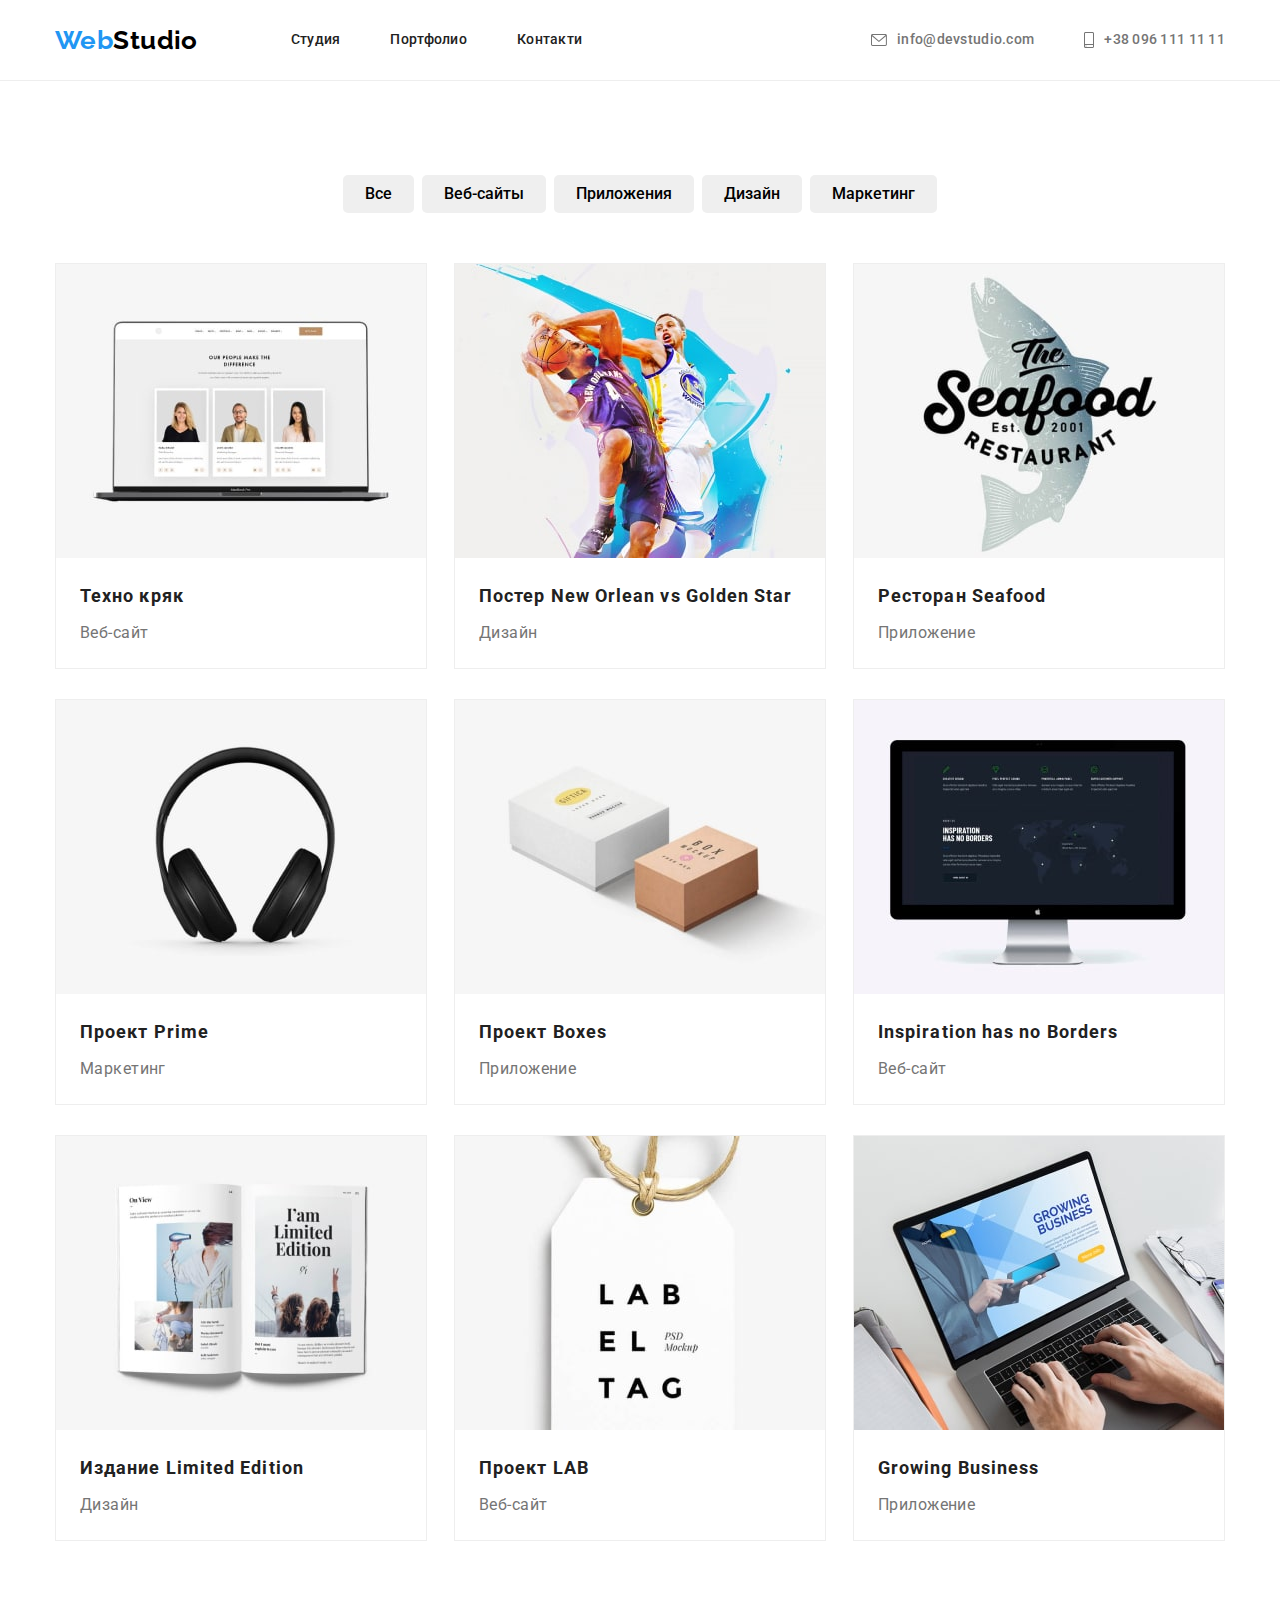
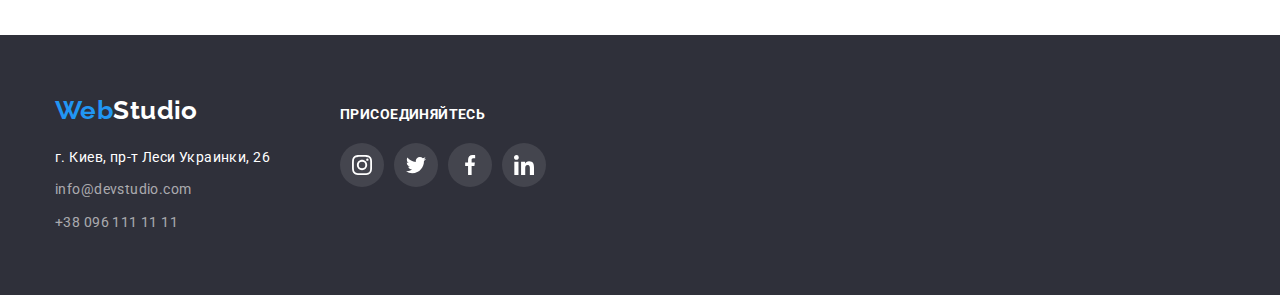
==== portfolio.html @ 3a74afc6 "start" ====
<!DOCTYPE html>
<html lang="ru">
<head>
    <link rel="stylesheet" href="https://cdnjs.cloudflare.com/ajax/libs/modern-normalize/1.1.0/modern-normalize.css"
        integrity="sha512-Y0MM+V6ymRKN2zStTqzQ227DWhhp4Mzdo6gnlRnuaNCbc+YN/ZH0sBCLTM4M0oSy9c9VKiCvd4Jk44aCLrNS5Q=="
        crossorigin="anonymous" referrerpolicy="no-referrer" />
    <link rel="stylesheet" href="https://cdnjs.cloudflare.com/ajax/libs/modern-normalize/1.1.0/modern-normalize.min.css"
        integrity="sha512-wpPYUAdjBVSE4KJnH1VR1HeZfpl1ub8YT/NKx4PuQ5NmX2tKuGu6U/JRp5y+Y8XG2tV+wKQpNHVUX03MfMFn9Q=="
        crossorigin="anonymous" referrerpolicy="no-referrer" />
    <meta charset="UTF-8">
    <meta http-equiv="X-UA-Compatible" content="IE=edge">
    <meta name="viewport" content="width=Р, initial-scale=1.0">
    <title>Document</title>
    <link rel="preconnect" href="https://fonts.googleapis.com">
    <link rel="preconnect" href="https://fonts.gstatic.com" crossorigin>
    <link href="https://fonts.googleapis.com/css2?family=Raleway:wght@700&family=Roboto:wght@400;500;700;900&display=swap"
        rel="stylesheet">
    <link rel="stylesheet" href="./css/styles.css">
</head>
<body>
    <header class="heder heder-portolio">
        <div class="heder-blok container">
            <nav class="nav">
                <a href="./index.html" class="logo">Web<span class="logo-black">Studio</span></a>
                <ul class="site-nav">
                    <li><a href="./index.html" class="heder-link">Студия</a></li>
                    <li><a href="./portfolio.html" class="heder-link">Портфолио</a></li>
                    <li><a href="" class="heder-link">Контакти</a></li>
                </ul>
            </nav>
            <ul class="link-nav">
                <li class="iten-nav-contact">
                    <a href="mailto:info@devstudio.com" class="contact-nav">
                        <svg width="16" height="12">
                            <use href="./images/sprite.svg#icon-envelope"></use>
                        </svg>info@devstudio.com</a>
                </li>
                <li class="iten-nav-contact">
                    <a href="tel:+380961111111" class="contact-nav">
                        <svg width="10" height="16">
                            <use href="./images/sprite.svg#icon-smartphone"></use>
                        </svg>+38 096 111 11 11</a>
                </li>
            </ul>
        </div>
    </header>
    <main>
        <section class="filter section">
            <div class="container">
               <h1 hidden>Наші роботи</h1>
               <ul class="filter-list">
                <li class="filter-iten"><button type="button" class="filter-button">Все</button></li>
                <li class="filter-iten"><button type="button" class="filter-button">Веб-сайты</button></li>
                <li class="filter-iten"><button type="button" class="filter-button">Приложения</button></li>
                <li class="filter-iten"><button type="button" class="filter-button">Дизайн</button></li>
                <li class="filter-iten"><button type="button" class="filter-button">Маркетинг</button></li>
               </ul>
              <!--список робіт-->
               <ul class="works">
               <li class="works-iten">
                   <a href="" class="works-link">
                     <img src="./images/web.jpg" alt="изображение сайта" width="370" height="294">
                     <h2 class="works-title">Техно кряк</h2>
                     <p class="works-text">Веб-сайт</p>
                    </a>
              </li>
            <li class="works-iten">
                <a href="" class="works-link">
                    <img src="./images/dyzajn.jpg" alt="баскетболисты в игре" width="370" height="294">
                    <h2 class="works-title">Постер New Orlean vs Golden Star</h2>
                    <p class="works-text">Дизайн</p>
                </a>
            </li>
            <li class="works-iten">
                <a href="" class="works-link">
                    <img src="./images/prilogenie.jpg" alt="логотип риба" width="370" height="294">
                    <h2 class="works-title">Ресторан Seafood</h2>
                    <p class="works-text">Приложение</p>
                </a>
            </li>
            <li class="works-iten">
                <a href="" class="works-link">
                    <img src="./images/marketing.jpg" alt="изображение наушников" width="370" height="294">
                    <h2 class="works-title">Проект Prime</h2>
                    <p class="works-text">Маркетинг</p>
                </a>
            </li>
            <li class="works-iten">
                <a href="" class="works-link">
                    <img src="./images/prilogenie2.jpg" alt="бумажные коробки" width="370" height="294">
                    <h2 class="works-title">Проект Boxes</h2>
                    <p class="works-text">Приложение</p>
                </a>
            </li>
            <li class="works-iten">
                <a href="" class="works-link">
                    <img src="./images/web2.jpg" alt="изображение монитора" width="370" height="294">
                    <h2 class="works-title">Inspiration has no Borders</h2>
                    <p class="works-text">Веб-сайт</p>
                </a>
            </li>
            <li class="works-iten">
                <a href="" class="works-link">
                    <img src="./images/dyzajn2.jpg" alt="изображение книги" width="370" height="294">
                    <h2 class="works-title">Издание Limited Edition</h2>
                    <p class="works-text">Дизайн</p>
                </a>
            </li>
            <li class="works-iten">
                <a href="" class="works-link">
                    <img src="./images/marketing2.jpg" alt="изображение бирки" width="370" height="294">
                    <h2 class="works-title">Проект LAB</h2>
                    <p class="works-text">Веб-сайт</p>
                </a>
            </li>
            <li class="works-iten">
                <a href="" class="works-link">
                    <img src="./images/prilogenie3.jpg" alt="изображение работи за ноутбуком" width="370" height="294">
                    <h2 class="works-title">Growing Business</h2>
                    <p class="works-text">Приложение</p>
                </a>
            </li>
               
              </ul>
            </div>
        </section>
    </main>

<footer class="footer">
    <address class="address container">
        <div class="address-div">
            <a href="./index.html" class="logo-footer">Web<span class="logo-white">Studio</span> </a>
            <ul class="address-list">
                <li class="address-iten">
                    <a href="https://goo.gl/maps/LvMUQMzCN4ZPqbAE7" target="_blank" rel="noopener noreferrer"
                        class="address-real">г. Киев, пр-т Леси Украинки,
                        26</a>
                </li>
            
                <li class="address-iten">
                    <a href="mailto:info@devstudio.com" class="footer-link">info@devstudio.com</a>
                </li>
                <li class="address-iten">
                    <a href="tel:+380961111111" class="footer-link">+38 096 111 11 11</a>
                </li>
            </ul>
        </div>
        
        <div>
            <span class="title-futer-soc">присоединяйтесь</span>
            <div class="futer-soc-div">
                <a href="" class="futer-soc-link"><svg class="futer-soc-svg" width="20" height="20">
                        <use href="./images/sprite.svg#icon-instagram"></use>
                    </svg>
                </a>
                <a href="" class="futer-soc-link"><svg class="futer-soc-svg" width="20" height="20">
                        <use href="./images/sprite.svg#icon-twitter"></use>
                    </svg>
                </a>
                <a href="" class="futer-soc-link"><svg class="futer-soc-svg" width="20" height="20">
                        <use href="./images/sprite.svg#icon-facebook"></use>
                    </svg>
                </a>
                <a href="" class="futer-soc-link"><svg class="futer-soc-svg" width="20" height="20">
                        <use href="./images/sprite.svg#icon-linkedin"></use>
                    </svg>
                </a>
            </div>
        </div>
    </address>
</footer>
    
</body>
</html>
---- css/styles.css ----
:root {
  --color-text: #757575;
  --color-title-text: #212121;
  --color-footer-hero: #2f303a;
  --color-main-background: #ffffff;
  --color-secondary-background: #f5f4fa;
  --color-link-hover: #2196f3;
  --color-logo-footer: #ffffff;
  --color-logo-header: #000000;
  --color-real-address: #ffffff;
  --color-link-address: rgba(255, 255, 255, 0.6);
  --color-title-hero: #ffffff;
  --color-border: #eeeeee;
  --fill-icon: #afb1b8;
}
/* колір героя і підвалу #2F303A; */
/* сірий  параграф  #757575; */
/* синій лого і навігація  #2196F3; */
/* телефон і мило в футорі  rgba(255, 255, 255, 0.6); */
/* фон хедера і основний фон background: #FFFFFF; */
/* другорядний фон карточок background: #F5F4FA; */
/* колір заголовків тексу #212121 */
/* ----------------------------------- */
button {
  cursor: pointer;
}
/* ul {
  list-style: none;
}
a {
  text-decoration: none;
} */
/* ------------------------------------ */
/* Глобальний border-box */
html {
  box-sizing: border-box;
}

*,
*::before,
*::after {
  box-sizing: border-box;
}
/* ----------------------------------- */

.logo,
.heder-link,
.site-nav,
.link-nav,
.contact-nav,
.benefits-list,
.work-list,
.team-list,
.logo-footer,
.address-list,
.footer-link,
.address-real,
.filter-list,
.works,
.works-link {
  text-decoration: none;
  list-style: none;
}
/* ----------------------------------------*/
/* outline: 2px solid tomano; */
body {
  font-family: Roboto, sans-serif;
  background: var(--color-main-background);
  color: var(--color-title-text);
  letter-spacing: 0.03em;
  font-size: 14px;
}

.list {
  list-style: none;
}
.link {
  text-decoration: none;
}
/* Логотип */
.logo {
  font-family: Raleway;
  font-weight: 700;
  font-size: 26px;
  line-height: 1.19;
  color: var(--color-link-hover);
}
.logo-black {
  color: var(--color-logo-header);
}
/* Навігація */

.heder-portolio {
  border-bottom-width: 1px;
  border-bottom-style: solid;
  border-bottom-color: var(--color-border);
}

.nav {
  display: flex;
  align-items: center;
}

.heder-blok {
  display: flex;
  align-items: center;
}

.link-nav {
  display: flex;
  margin-left: auto;

  margin-top: 0px;
  margin-bottom: 0px;
}

.site-nav {
  display: flex;
  margin-left: 93px;

  margin-top: 0px;
  margin-bottom: 0px;
  padding: 0px;
}
.heder-link {
  display: block;
  padding-top: 32px;
  padding-bottom: 32px;

  font-weight: 500;
  line-height: 1.14;
  letter-spacing: 0.02em;
  color: var(--color-title-text);
}
.site-nav li:not(:last-child) {
  margin-right: 50px;
}
.heder-link:hover,
.heder-link:focus {
  color: var(--color-link-hover);
}

/* Мило і тел. в шапці */
.link-nav li:not(:last-child) {
  margin-right: 50px;
}
.link-nav {
  /* padding: 0px; */
}
.contact-nav {
  font-weight: 500;
  line-height: 1.14;
  letter-spacing: 0.02em;
  color: var(--color-text);
  fill: var(--color-text);
}
.contact-nav svg {
  margin-right: 10px;
}
.contact-nav:hover,
.contact-nav:focus {
  color: var(--color-link-hover);
  fill: var(--color-link-hover);
}
.iten-nav-contact a {
  display: flex;
  align-items: center;
}

/* Герой */
.section-hero {
  padding: 200px 0px;
  background-color: var(--color-footer-hero);
  background-image: linear-gradient(to right, rgba(47, 48, 58, 0.4), rgba(47, 48, 58, 0.4)),
    url('../images/hero.jpg');
  background-repeat: no-repeat;
  background-size: cover;
  background-position: center;
  max-width: 1600px;
  min-height: 600px;
  margin-left: auto;
  margin-right: auto;
}
.hero-title {
  width: 696px;
  margin: 0px auto 30px;

  font-weight: 900;
  font-size: 44px;
  line-height: 1.36;
  letter-spacing: 0.06em;
  text-transform: uppercase;
  color: var(--color-logo-footer);
  text-shadow: 0px 4px 4px rgba(0, 0, 0, 0.25);
}
.hero-button {
  border: 0;
  border-radius: 5px;
  padding: 6px 22px;

  font-weight: 700;
  font-size: 16px;
  line-height: 1.87;
  background: var(--color-link-hover);
  color: var(--color-main-background);
}
.section-hero {
  text-align: center;
}
/* Переваги */

.benefits-list {
  display: flex;
  margin: 0px;
  padding: 0px;
}

.benefits-iten {
  width: calc((100% - 90px) / 4);
}
.benefits-iten::before {
  display: block;
  content: '';
  height: 120px;
  margin-bottom: 30px;
  background: var(--color-secondary-background);
  border-radius: 4px;
  background-repeat: no-repeat;
  background-position: center;
}
.antena::before {
  background-image: url('../images/antenna.svg');
}
.clock::before {
  background-image: url('../images/clock.svg');
}
.diagram::before {
  background-image: url('../images/diagram.svg');
}
.astronaut::before {
  background-image: url('../images/astronaut.svg');
}
.benefits-name {
  margin-top: 0px;
  margin-bottom: 10px;

  text-transform: uppercase;
  font-weight: 700;
  line-height: 1.14;
}
.benefits-text {
  margin-top: 0px;
  margin-bottom: 0px;

  font-weight: 400;
  line-height: 1.71;
  color: var(--color-text);
}
/* Чим ми займаэмося */
.work {
  padding-top: 0px;
  padding-bottom: 94px;
}

.work h2 {
  margin-top: 0px;
  margin-bottom: 50px;

  font-weight: 700;
  font-size: 36px;
  line-height: 1.17;
  text-align: center;
}
.benefits-list {
  justify-content: space-between;
}
.work-list {
  justify-content: space-between;
  display: flex;
  margin: 0px;
  padding: 0px;
}
.work-iten img {
  display: block;
}
/* Наша команда */
.team {
  background: var(--color-secondary-background);
}
.team-list {
  margin: 0px;
  padding: 0px;
  display: flex;
  justify-content: space-between;
}
.team-iten img {
  display: block;
}
.team h2 {
  margin-top: 0px;
  margin-bottom: 50px;

  font-weight: 700;
  font-size: 36px;
  line-height: 1.17;
  text-align: center;
}
.team-name {
  margin-top: 30px;
  margin-bottom: 10px;

  font-weight: 500;
  font-size: 16px;
  line-height: 1.19;
}
.team-text {
  margin-top: 0px;
  margin-bottom: 30px;

  font-weight: 400;
  font-size: 16px;
  line-height: 1.19;
  color: var(--color-text);
}
.team-iten {
  display: block;
  text-align: center;
  background: var(--color-title-hero);
  box-shadow: 0px 1px 3px rgba(0, 0, 0, 0.12), 0px 1px 1px rgba(0, 0, 0, 0.14),
    0px 2px 1px rgba(0, 0, 0, 0.2);
  border-radius: 0px 0px 4px 4px;
}
/* Іконки соцмереж */
.soc-link {
  border-radius: 50%;
  width: 44px;
  height: 44px;
  display: flex;
  justify-content: center;
  align-items: center;
  fill: var(--fill-icon);
}
.soc-link:not(:last-child) {
  margin-right: 10px;
}
.soc-div {
  display: flex;
  padding: 0px 32px 30px;
}
.soc-link:hover,
.soc-link:focus {
  fill: var(--color-main-background);
  background-color: var(--color-link-hover);
}
/* ----------Постійні клієнти---------- */

.client-title {
  margin-top: 0px;
  margin-bottom: 50px;

  font-weight: 700;
  font-size: 36px;
  line-height: 1.17;
  text-align: center;
}
.client-list {
  display: flex;
  margin: 0px;
  padding: 0px;
}
.comp-link {
  fill: var(--fill-icon);
}
.comp-link:hover,
.comp-link:focus {
  fill: var(--color-link-hover);
  border-color: var(--color-link-hover);
}

.comp-link {
  display: flex;
  justify-content: center;
  align-items: center;
  width: 170px;
  height: 92px;
  border: 1px;
  border-radius: 5px;
  border-color: var(--fill-icon);
  border-style: solid;
}
.client-iten:not(:last-child) {
  margin-right: 30px;
}
/* ----------Підвал--------- */

.footer {
  padding-top: 60px;
  padding-bottom: 60px;

  background-color: var(--color-footer-hero);
}
.footer,
.address {
  display: flex;
  align-items: baseline;
}
.address-div {
  margin-right: 70px;
}
.address-real {
  font-style: normal;
  font-weight: 400;
  line-height: 1.71;
  color: var(--color-real-address);
}
.footer-link {
  font-style: normal;
  font-weight: 400;
  line-height: 1.71;
  color: var(--color-link-address);
}
.logo-footer {
  display: block;
  margin-bottom: 20px;

  font-family: Raleway;
  font-style: normal;
  font-weight: 700;
  font-size: 26px;
  line-height: 1.19;
  color: var(--color-link-hover);
}
.logo-white {
  color: var(--color-logo-footer);
}
.address-list {
  margin-top: 0px;
  margin-bottom: 0px;
  padding: 0px;
}
.address-iten:not(:last-child) {
  margin-bottom: 9px;
}

/* Соцмережі футера */

.title-futer-soc {
  display: block;
  margin-top: 0px;
  margin-bottom: 20px;

  font-family: Roboto;
  font-style: normal;
  font-weight: 700;
  font-size: 14px;
  line-height: 1.14;
  text-transform: uppercase;
  color: var(--color-logo-footer);
}
/* Іконки соцмереж футера*/
.futer-soc-link {
  border-radius: 50%;
  width: 44px;
  height: 44px;
  display: flex;
  justify-content: center;
  align-items: center;
  fill: var(--color-main-background);
  background-color: rgba(255, 255, 255, 0.1);
}
.futer-soc-link:not(:last-child) {
  margin-right: 10px;
}
.futer-soc-div {
  display: flex;
}
.futer-soc-link:hover,
.futer-soc-link:focus {
  fill: var(--color-main-background);
  background-color: var(--color-link-hover);
}

/* ----------------ПОРТФОЛІО-------------------- */

/* фільтр-кнопки */
.filter-button {
  border: 0;
  border-radius: 5px;
  padding: 6px 22px;

  font-weight: 500;
  font-size: 16px;
  line-height: 1.62;
}
.filter-button:hover,
.filter-button:focus {
  color: var(--color-title-hero);
  background-color: var(--color-link-hover);
  box-shadow: 0px 3px 1px rgba(0, 0, 0, 0.1), 0px 1px 2px rgba(0, 0, 0, 0.08),
    0px 2px 2px rgba(0, 0, 0, 0.12);
  border-radius: 4px;
}
.filter-iten:not(:last-child) {
  margin-right: 8px;
}

.filter-list {
  display: flex;
  justify-content: center;
  padding: 0px;
  margin-top: 0px;
  margin-bottom: 50px;
}

/* Карточки */
.works-iten img {
  display: block;
}

.works-iten:nth-child(n + 7) {
  margin-bottom: 0px;
}
.works-iten {
  margin-bottom: 30px;
  background: var(--color-title-hero);
  border: 1px solid var(--color-border);
  box-sizing: border-box;
}

.works {
  padding: 0px;
  display: flex;
  flex-wrap: wrap;
  justify-content: space-between;
  margin-top: 0px;
  margin-bottom: 0px;
}

.works-title {
  margin: 20px 24px 4px;

  font-weight: 700;
  font-size: 18px;
  line-height: 2;
  letter-spacing: 0.06em;
  color: var(--color-title-text);
}
.works-text {
  margin: 0px 24px 20px;

  font-weight: 400;
  font-size: 16px;
  line-height: 1.87;
  color: var(--color-text);
}
.works-iten:hover {
  border: 1px solid var(--color-border);
  box-sizing: border-box;
  box-shadow: 0px 1px 1px rgba(0, 0, 0, 0.12), 0px 4px 4px rgba(0, 0, 0, 0.06),
    1px 4px 6px rgba(0, 0, 0, 0.16);
}
/* Контейнер */
.section {
  padding: 94px 0px;
}
.container {
  width: 1200px;
  padding: 0px 15px;
  margin: 0px auto;
}
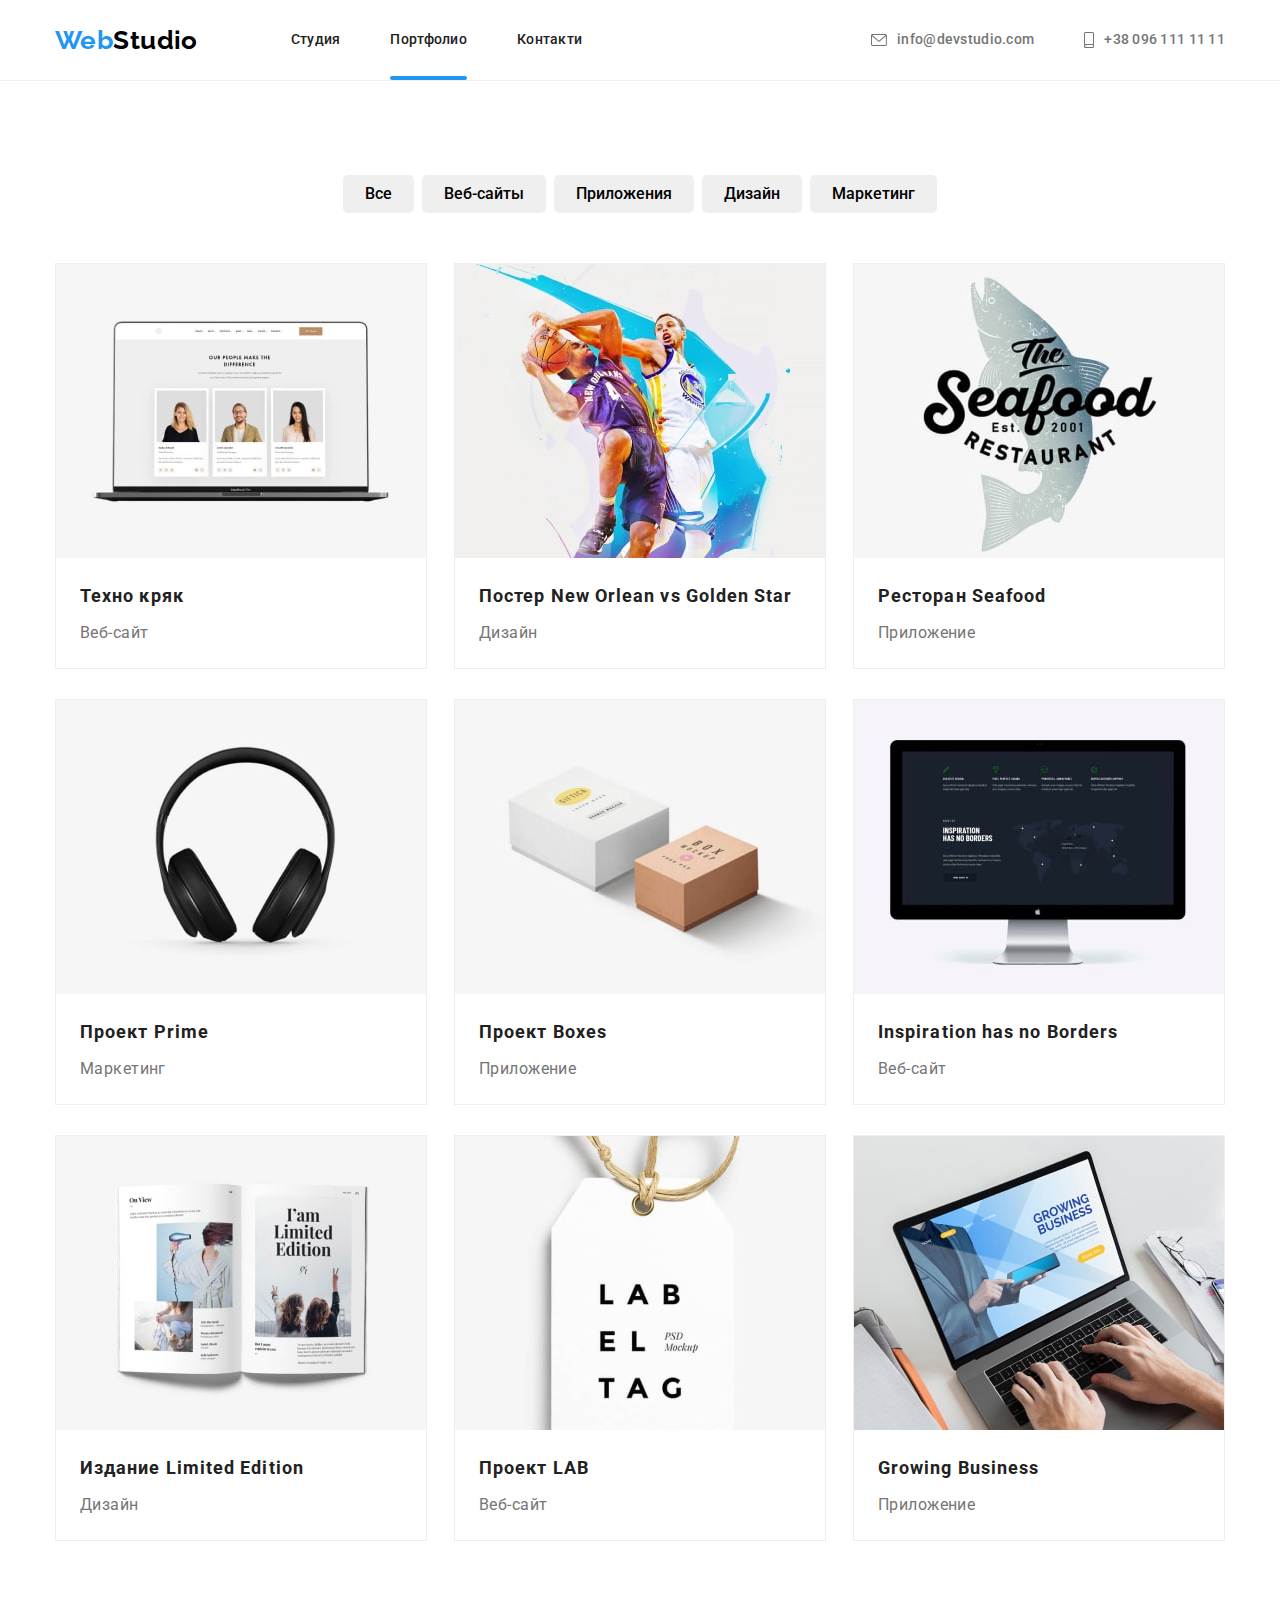
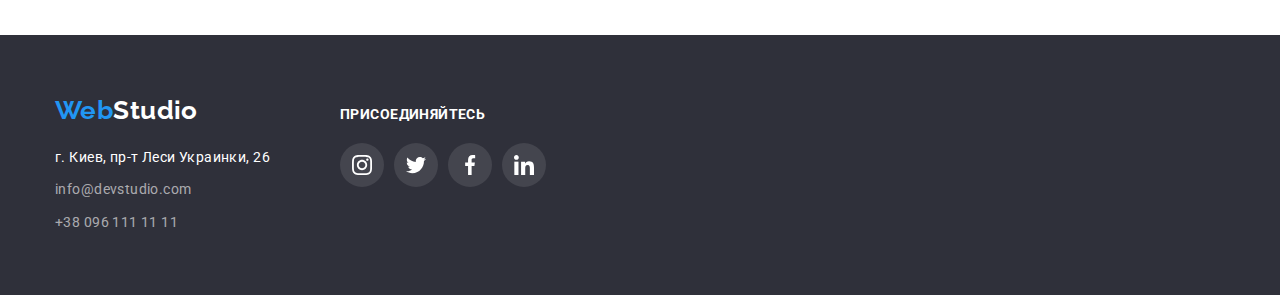
==== commit 5d6a4e84: "5-е домашнє завдання" ====
--- a/portfolio.html
+++ b/portfolio.html
@@ -24,7 +24,9 @@
                 <a href="./index.html" class="logo">Web<span class="logo-black">Studio</span></a>
                 <ul class="site-nav">
                     <li><a href="./index.html" class="heder-link">Студия</a></li>
-                    <li><a href="./portfolio.html" class="heder-link">Портфолио</a></li>
+                    <li><a href="./portfolio.html" class="heder-link activ p">Портфолио<svg class="svg" width="100%" height="100%" viewBox="0 0 100% 100%" xmlns="http://www.w3.org/2000/svg">
+                        <rect x='0' y='0' fill='none' width='100%' height='100%' />
+                    </svg></a></li>
                     <li><a href="" class="heder-link">Контакти</a></li>
                 </ul>
             </nav>
@@ -56,72 +58,163 @@
                 <li class="filter-iten"><button type="button" class="filter-button">Маркетинг</button></li>
                </ul>
               <!--список робіт-->
-               <ul class="works">
-               <li class="works-iten">
+            <ul class="works">
+                <li class="works-iten">
                    <a href="" class="works-link">
-                     <img src="./images/web.jpg" alt="изображение сайта" width="370" height="294">
+                    
+                    <div class="works-img">
+                        <img src="./images/web.jpg" alt="изображение сайта" width="370" height="294">
+                    <div class="technocrack">
+                        <p class="technocrack-text">
+                            Технокряк это современная площадка распространения коронавируса. Компании используют эту платформу для цифрового
+                            шпионажа и атак на защищённые сервера конкурентов.
+                        </p>
+                    </div>
+                    </div>         
                      <h2 class="works-title">Техно кряк</h2>
                      <p class="works-text">Веб-сайт</p>
-                    </a>
-              </li>
-            <li class="works-iten">
-                <a href="" class="works-link">
-                    <img src="./images/dyzajn.jpg" alt="баскетболисты в игре" width="370" height="294">
-                    <h2 class="works-title">Постер New Orlean vs Golden Star</h2>
-                    <p class="works-text">Дизайн</p>
-                </a>
-            </li>
-            <li class="works-iten">
-                <a href="" class="works-link">
-                    <img src="./images/prilogenie.jpg" alt="логотип риба" width="370" height="294">
-                    <h2 class="works-title">Ресторан Seafood</h2>
-                    <p class="works-text">Приложение</p>
-                </a>
-            </li>
-            <li class="works-iten">
-                <a href="" class="works-link">
-                    <img src="./images/marketing.jpg" alt="изображение наушников" width="370" height="294">
-                    <h2 class="works-title">Проект Prime</h2>
-                    <p class="works-text">Маркетинг</p>
-                </a>
-            </li>
-            <li class="works-iten">
-                <a href="" class="works-link">
-                    <img src="./images/prilogenie2.jpg" alt="бумажные коробки" width="370" height="294">
-                    <h2 class="works-title">Проект Boxes</h2>
-                    <p class="works-text">Приложение</p>
-                </a>
-            </li>
-            <li class="works-iten">
-                <a href="" class="works-link">
-                    <img src="./images/web2.jpg" alt="изображение монитора" width="370" height="294">
-                    <h2 class="works-title">Inspiration has no Borders</h2>
-                    <p class="works-text">Веб-сайт</p>
-                </a>
-            </li>
-            <li class="works-iten">
-                <a href="" class="works-link">
-                    <img src="./images/dyzajn2.jpg" alt="изображение книги" width="370" height="294">
-                    <h2 class="works-title">Издание Limited Edition</h2>
-                    <p class="works-text">Дизайн</p>
-                </a>
-            </li>
-            <li class="works-iten">
-                <a href="" class="works-link">
-                    <img src="./images/marketing2.jpg" alt="изображение бирки" width="370" height="294">
-                    <h2 class="works-title">Проект LAB</h2>
-                    <p class="works-text">Веб-сайт</p>
-                </a>
-            </li>
-            <li class="works-iten">
-                <a href="" class="works-link">
-                    <img src="./images/prilogenie3.jpg" alt="изображение работи за ноутбуком" width="370" height="294">
-                    <h2 class="works-title">Growing Business</h2>
-                    <p class="works-text">Приложение</p>
-                </a>
-            </li>
+                    </a>    
+                </li>
+                <li class="works-iten">
+                    <a href="" class="works-link">
+                        <div class="works-img">
+                            <img src="./images/dyzajn.jpg" alt="баскетболисты в игре" width="370" height="294">
+                            <div class="technocrack">
+                                <p class="technocrack-text">
+                                    Технокряк это современная площадка распространения коронавируса. Компании используют эту платформу для
+                                    цифрового
+                                    шпионажа и атак на защищённые сервера конкурентов.
+                                </p>
+                            </div>
+                        </div>
+                        
+                        <h2 class="works-title">Постер New Orlean vs Golden Star</h2>
+                        <p class="works-text">Дизайн</p>
+                        
+                    </a>
+                </li>
+                <li class="works-iten">
+                    <a href="" class="works-link">
+                        <div class="works-img">
+                            <img src="./images/prilogenie.jpg" alt="логотип риба" width="370" height="294">
+                            <div class="technocrack">
+                                <p class="technocrack-text">
+                                    Технокряк это современная площадка распространения коронавируса. Компании используют эту платформу для
+                                    цифрового
+                                    шпионажа и атак на защищённые сервера конкурентов.
+                                </p>
+                            </div>
+                        </div>
+                        <h2 class="works-title">Ресторан Seafood</h2>
+                        <p class="works-text">Приложение</p>
+                        
+                    </a>
+                </li>
+                <li class="works-iten">
+                    <a href="" class="works-link">
+                        <div class="works-img">
+                            <img src="./images/marketing.jpg" alt="изображение наушников" width="370" height="294">
+                            <div class="technocrack">
+                                <p class="technocrack-text">
+                                    Технокряк это современная площадка распространения коронавируса. Компании используют эту платформу для
+                                    цифрового
+                                    шпионажа и атак на защищённые сервера конкурентов.
+                                </p>
+                            </div>
+                        </div>
+                        <h2 class="works-title">Проект Prime</h2>
+                        <p class="works-text">Маркетинг</p>
+                       
+                    </a>
+                </li>
+                <li class="works-iten">
+                    <a href="" class="works-link">
+                        <div class="works-img">
+                            <img src="./images/prilogenie2.jpg" alt="бумажные коробки" width="370" height="294">
+                            <div class="technocrack">
+                                <p class="technocrack-text">
+                                    Технокряк это современная площадка распространения коронавируса. Компании используют эту платформу для
+                                    цифрового
+                                    шпионажа и атак на защищённые сервера конкурентов.
+                                </p>
+                            </div>
+                        </div>
+                        <h2 class="works-title">Проект Boxes</h2>
+                        <p class="works-text">Приложение</p>
+                        
+                    </a>
+                </li>
+                <li class="works-iten">
+                    <a href="" class="works-link">
+                        <div class="works-img">
+                            <img src="./images/web2.jpg" alt="изображение монитора" width="370" height="294">
+                            <div class="technocrack">
+                                <p class="technocrack-text">
+                                    Технокряк это современная площадка распространения коронавируса. Компании используют эту платформу для
+                                    цифрового
+                                    шпионажа и атак на защищённые сервера конкурентов.
+                                </p>
+                            </div>
+                        </div>
+                        <h2 class="works-title">Inspiration has no Borders</h2>
+                        <p class="works-text">Веб-сайт</p>
+                        
+                    </a>
+                </li>
+                <li class="works-iten">
+                    <a href="" class="works-link">
+                        <div class="works-img">
+                            <img src="./images/dyzajn2.jpg" alt="изображение книги" width="370" height="294">
+                            <div class="technocrack">
+                                <p class="technocrack-text">
+                                    Технокряк это современная площадка распространения коронавируса. Компании используют эту платформу для
+                                    цифрового
+                                    шпионажа и атак на защищённые сервера конкурентов.
+                                </p>
+                            </div>
+                        </div>
+                        <h2 class="works-title">Издание Limited Edition</h2>
+                        <p class="works-text">Дизайн</p>
+                        
+                    </a>
+                </li>
+                <li class="works-iten">
+                    <a href="" class="works-link">
+                        <div class="works-img">
+                            <img src="./images/marketing2.jpg" alt="изображение бирки" width="370" height="294">
+                            <div class="technocrack">
+                                <p class="technocrack-text">
+                                    Технокряк это современная площадка распространения коронавируса. Компании используют эту платформу для
+                                    цифрового
+                                    шпионажа и атак на защищённые сервера конкурентов.
+                                </p>
+                            </div>
+                        </div>
+                        <h2 class="works-title">Проект LAB</h2>
+                        <p class="works-text">Веб-сайт</p>
+                        
+                    </a>
+                </li>
+                <li class="works-iten">
+                    <a href="" class="works-link">
+                        <div class="works-img">
+                            <img src="./images/prilogenie3.jpg" alt="изображение работи за ноутбуком" width="370" height="294">
+                            <div class="technocrack">
+                                <p class="technocrack-text">
+                                    Технокряк это современная площадка распространения коронавируса. Компании используют эту платформу для
+                                    цифрового
+                                    шпионажа и атак на защищённые сервера конкурентов.
+                                </p>
+                            </div>
+                        </div>
+                        <h2 class="works-title">Growing Business</h2>
+                        <p class="works-text">Приложение</p>
+                        
+                    </a>
+                </li>
+            
                
-              </ul>
+            </ul>
             </div>
         </section>
     </main>
--- a/css/styles.css
+++ b/css/styles.css
@@ -12,6 +12,7 @@
   --color-title-hero: #ffffff;
   --color-border: #eeeeee;
   --fill-icon: #afb1b8;
+  --kub: cubic-bezier(0.4, 0, 0.2, 1);
 }
 /* колір героя і підвалу #2F303A; */
 /* сірий  параграф  #757575; */
@@ -41,6 +42,7 @@
 *::after {
   box-sizing: border-box;
 }
+
 /* ----------------------------------- */
 
 .logo,
@@ -62,7 +64,7 @@
   list-style: none;
 }
 /* ----------------------------------------*/
-/* outline: 2px solid tomano; */
+
 body {
   font-family: Roboto, sans-serif;
   background: var(--color-main-background);
@@ -70,14 +72,13 @@
   letter-spacing: 0.03em;
   font-size: 14px;
 }
-
 .list {
   list-style: none;
 }
 .link {
   text-decoration: none;
 }
-/* Логотип */
+/* --------------------------Логотип --------------------*/
 .logo {
   font-family: Raleway;
   font-weight: 700;
@@ -88,24 +89,20 @@
 .logo-black {
   color: var(--color-logo-header);
 }
-/* Навігація */
-
+/* -----------------------------Навігація------------------------ */
 .heder-portolio {
   border-bottom-width: 1px;
   border-bottom-style: solid;
   border-bottom-color: var(--color-border);
 }
-
 .nav {
   display: flex;
   align-items: center;
 }
-
 .heder-blok {
   display: flex;
   align-items: center;
 }
-
 .link-nav {
   display: flex;
   margin-left: auto;
@@ -131,6 +128,10 @@
   line-height: 1.14;
   letter-spacing: 0.02em;
   color: var(--color-title-text);
+
+  transition-property: all;
+  transition-duration: 250ms;
+  transition-timing-function: cubic-bezier(0.4, 0, 0.2, 1);
 }
 .site-nav li:not(:last-child) {
   margin-right: 50px;
@@ -139,20 +140,67 @@
 .heder-link:focus {
   color: var(--color-link-hover);
 }
-
-/* Мило і тел. в шапці */
+/* Ефекти навігації */
+
+.s:hover svg rect,
+.s:focus svg rect {
+  stroke-width: 6;
+  stroke-dasharray: 45, 245;
+  stroke-dashoffset: 160;
+}
+.p:hover svg rect,
+.p:focus svg rect {
+  stroke-width: 6;
+  stroke-dasharray: 77, 225;
+  stroke-dashoffset: 145;
+}
+.svg {
+  position: absolute;
+  top: 0;
+  left: 0;
+}
+.svg rect {
+  stroke: var(--color-link-hover);
+  stroke-width: 0;
+  transition: 0.4s;
+  stroke-dasharray: 300, 0;
+}
+/* Підкреслення навігації */
+.site-nav li {
+  position: relative;
+}
+.activ::after {
+  display: inline-block;
+  position: absolute;
+  content: '';
+  bottom: 0;
+  right: 0;
+  height: 4px;
+  width: 100%;
+  border-radius: 2px;
+  background-color: var(--color-link-hover);
+  transition: width 300ms var(--kub);
+}
+.activ:hover::after,
+.activ:focus::after {
+  width: 0%;
+}
+
+/*-------------------------------- Мило і тел. в шапці--------- */
 .link-nav li:not(:last-child) {
   margin-right: 50px;
 }
-.link-nav {
-  /* padding: 0px; */
-}
+
 .contact-nav {
   font-weight: 500;
   line-height: 1.14;
   letter-spacing: 0.02em;
   color: var(--color-text);
   fill: var(--color-text);
+
+  transition-property: all;
+  transition-duration: 250ms;
+  transition-timing-function: cubic-bezier(0.4, 0, 0.2, 1);
 }
 .contact-nav svg {
   margin-right: 10px;
@@ -167,7 +215,7 @@
   align-items: center;
 }
 
-/* Герой */
+/* ----------------------------Герой --------------------------*/
 .section-hero {
   padding: 200px 0px;
   background-color: var(--color-footer-hero);
@@ -207,6 +255,7 @@
 .section-hero {
   text-align: center;
 }
+
 /* Переваги */
 
 .benefits-list {
@@ -275,6 +324,7 @@
   justify-content: space-between;
 }
 .work-list {
+  position: relative;
   justify-content: space-between;
   display: flex;
   margin: 0px;
@@ -283,7 +333,26 @@
 .work-iten img {
   display: block;
 }
-/* Наша команда */
+.actions-text {
+  margin: 0px;
+  padding-top: 27px;
+
+  font-weight: 700;
+  font-size: 14px;
+  line-height: 1.14;
+  text-align: center;
+  text-transform: uppercase;
+  color: #ffffff;
+}
+.actions {
+  bottom: 0px;
+  position: absolute;
+  width: 370px;
+  height: 70px;
+  background: rgba(47, 48, 58, 0.8);
+}
+
+/* --------------------------Наша команда--------------------- */
 .team {
   background: var(--color-secondary-background);
 }
@@ -339,6 +408,10 @@
   justify-content: center;
   align-items: center;
   fill: var(--fill-icon);
+
+  transition-property: all;
+  transition-duration: 250ms;
+  transition-timing-function: cubic-bezier(0.4, 0, 0.2, 1);
 }
 .soc-link:not(:last-child) {
   margin-right: 10px;
@@ -352,7 +425,7 @@
   fill: var(--color-main-background);
   background-color: var(--color-link-hover);
 }
-/* ----------Постійні клієнти---------- */
+/* ------------------------Постійні клієнти-------------------- */
 
 .client-title {
   margin-top: 0px;
@@ -368,9 +441,7 @@
   margin: 0px;
   padding: 0px;
 }
-.comp-link {
-  fill: var(--fill-icon);
-}
+
 .comp-link:hover,
 .comp-link:focus {
   fill: var(--color-link-hover);
@@ -387,11 +458,16 @@
   border-radius: 5px;
   border-color: var(--fill-icon);
   border-style: solid;
+  fill: var(--fill-icon);
+
+  transition-property: all;
+  transition-duration: 250ms;
+  transition-timing-function: cubic-bezier(0.4, 0, 0.2, 1);
 }
 .client-iten:not(:last-child) {
   margin-right: 30px;
 }
-/* ----------Підвал--------- */
+/* ------------------------Підвал--------------------- */
 
 .footer {
   padding-top: 60px;
@@ -442,7 +518,7 @@
   margin-bottom: 9px;
 }
 
-/* Соцмережі футера */
+/*----------------- Соцмережі футера---------------- */
 
 .title-futer-soc {
   display: block;
@@ -467,6 +543,10 @@
   align-items: center;
   fill: var(--color-main-background);
   background-color: rgba(255, 255, 255, 0.1);
+
+  transition-property: all;
+  transition-duration: 250ms;
+  transition-timing-function: cubic-bezier(0.4, 0, 0.2, 1);
 }
 .futer-soc-link:not(:last-child) {
   margin-right: 10px;
@@ -480,9 +560,9 @@
   background-color: var(--color-link-hover);
 }
 
-/* ----------------ПОРТФОЛІО-------------------- */
-
-/* фільтр-кнопки */
+/* ----------------------------------------ПОРТФОЛІО--------------------------- */
+
+/* -------------------Фільтр-кнопки-----------------*/
 .filter-button {
   border: 0;
   border-radius: 5px;
@@ -491,6 +571,10 @@
   font-weight: 500;
   font-size: 16px;
   line-height: 1.62;
+
+  transition-property: all;
+  transition-duration: 250ms;
+  transition-timing-function: cubic-bezier(0.4, 0, 0.2, 1);
 }
 .filter-button:hover,
 .filter-button:focus {
@@ -512,11 +596,10 @@
   margin-bottom: 50px;
 }
 
-/* Карточки */
+/* ----------------------Карточки--------------------*/
 .works-iten img {
   display: block;
 }
-
 .works-iten:nth-child(n + 7) {
   margin-bottom: 0px;
 }
@@ -525,8 +608,11 @@
   background: var(--color-title-hero);
   border: 1px solid var(--color-border);
   box-sizing: border-box;
-}
-
+
+  transition-property: all;
+  transition-duration: 250ms;
+  transition-timing-function: cubic-bezier(0.4, 0, 0.2, 1);
+}
 .works {
   padding: 0px;
   display: flex;
@@ -535,7 +621,6 @@
   margin-top: 0px;
   margin-bottom: 0px;
 }
-
 .works-title {
   margin: 20px 24px 4px;
 
@@ -559,7 +644,41 @@
   box-shadow: 0px 1px 1px rgba(0, 0, 0, 0.12), 0px 4px 4px rgba(0, 0, 0, 0.06),
     1px 4px 6px rgba(0, 0, 0, 0.16);
 }
-/* Контейнер */
+/*---- Технокряк ----*/
+
+.works-img {
+  position: relative;
+  overflow: hidden;
+}
+.technocrack {
+  position: absolute;
+
+  top: 0px;
+  left: 0px;
+  width: 370px;
+  height: 294px;
+  background: rgba(33, 150, 243, 0.9);
+
+  transform: translateY(100%);
+  transition-property: all;
+  transition-duration: 250ms;
+  transition-timing-function: cubic-bezier(0.4, 0, 0.2, 1);
+}
+
+.technocrack-text {
+  margin: 0px;
+  padding: 63px 24px;
+
+  font-weight: 400;
+  font-size: 18px;
+  line-height: 1.5;
+  color: #ffffff;
+}
+.works-iten:hover .technocrack {
+  transform: translateY(0%);
+}
+
+/* --------------------------------Контейнер---------------------- */
 .section {
   padding: 94px 0px;
 }
@@ -568,3 +687,61 @@
   padding: 0px 15px;
   margin: 0px auto;
 }
+
+/* -------------------------------Модалка------------------------- */
+.modal {
+  width: 528px;
+  height: 581px;
+  background-color: #ffffff;
+
+  position: absolute;
+  top: 50%;
+  left: 50%;
+  transform: translate(-50%, -50%) scale(1);
+  transition: transform 250ms var(--kub);
+}
+.backdrop.is-hidden .modal {
+  transform: translate(-50%, -50%) scale(2);
+  transition: transform 250ms var(--kub);
+}
+
+.backdrop.is-hidden {
+  pointer-events: none;
+  opacity: 0;
+  transition: opacity 250ms var(--kub);
+}
+.backdrop {
+  position: fixed;
+  top: 0;
+  left: 0;
+  width: 100%;
+  height: 100%;
+  background-color: rgba(0, 0, 0, 0.2);
+  opacity: 1;
+  transition: opacity 250ms var(--kub);
+}
+/* Кнопка закриття модалки */
+.close {
+  display: flex;
+  justify-content: center;
+  align-items: center;
+  margin-left: auto;
+  margin-top: 8px;
+  margin-right: 8px;
+  padding: 0px;
+  height: 30px;
+  width: 30px;
+  border-radius: 50%;
+  background: #ffffff;
+  border: 1px solid rgba(0, 0, 0, 0.1);
+  box-sizing: border-box;
+
+  transition-property: all;
+  transition-duration: 250ms;
+  transition-timing-function: cubic-bezier(0.4, 0, 0.2, 1);
+}
+.close:hover {
+  border: 1px solid rgba(255, 0, 0, 0.3);
+  fill: #ff0000;
+  background-color: var(--color-secondary-background);
+}
